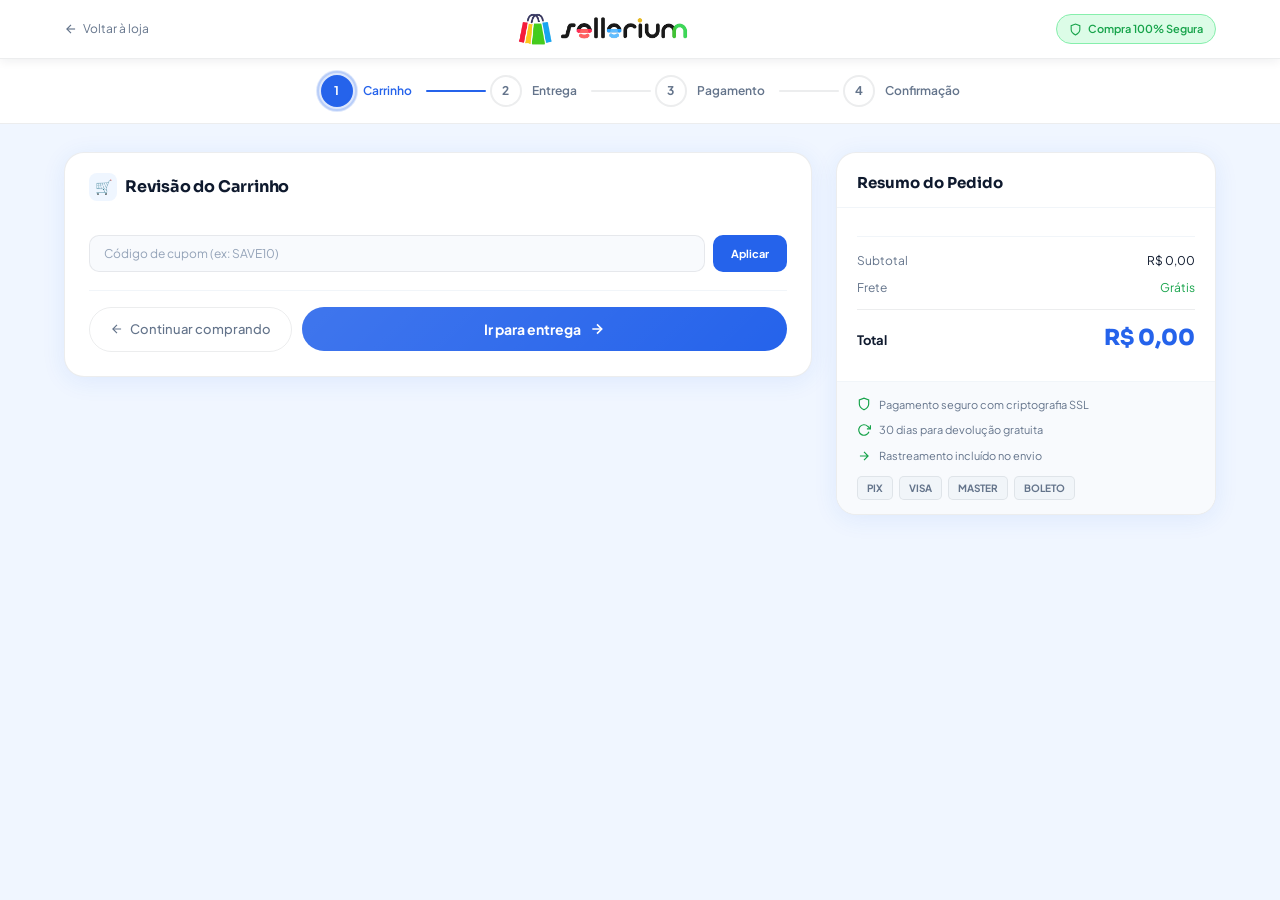
==== checkout/index.html @ 71b014ec "Update index.html" ====
<!DOCTYPE html>
<html lang="pt-BR">
<head>
<meta charset="UTF-8">
<meta name="viewport" content="width=device-width, initial-scale=1.0">
<title>Sellerium | Finalizar Pedido</title>

<link rel="stylesheet" href="styles.css">
<link rel="preconnect" href="https://fonts.googleapis.com">
<link rel="icon" type="image/png" href="../images/favicon.png">
<link href="https://fonts.googleapis.com/css2?family=Sora:wght@300;400;500;600;700;800&family=Plus+Jakarta+Sans:wght@300;400;500;600;700&family=JetBrains+Mono:wght@400;600&display=swap" rel="stylesheet">

</head>
<body>

<div class="toast-wrap">
  <div class="toast" id="toast"><div class="t-ico ok" id="tIco">✓</div><span id="tMsg">OK</span></div>
</div>

<!-- ── HEADER ──────────────────────────────────────────── -->
<header class="hdr">
  <div class="hdr-in">
    <a href="../" class="back-link">
      <svg viewBox="0 0 24 24"><line x1="19" y1="12" x2="5" y2="12"/><polyline points="12,19 5,12 12,5"/></svg>
      Voltar à loja
    </a>
    <div class="logo">
      <img src="../images/mainlogo.png" style="width: 200px; height: auto; display: block;" alt="Sellerium"/>
    </div>
    <div class="secure-badge">
      <svg style="width:13px;height:13px;fill:none;stroke:currentColor;stroke-width:2" viewBox="0 0 24 24"><path d="M12 22s8-4 8-10V5l-8-3-8 3v7c0 6 8 10 8 10z"/></svg>
      Compra 100% Segura
    </div>
  </div>
</header>

<!-- ── STEP BAR ─────────────────────────────────────────── -->
<div class="steps-bar">
  <div class="steps-in">
    <div class="step-item active" id="s1"><div class="step-dot">1</div><div class="step-lbl">Carrinho</div></div>
    <div class="step-item" id="s2"><div class="step-dot">2</div><div class="step-lbl">Entrega</div></div>
    <div class="step-item" id="s3"><div class="step-dot">3</div><div class="step-lbl">Pagamento</div></div>
    <div class="step-item" id="s4"><div class="step-dot">4</div><div class="step-lbl">Confirmação</div></div>
  </div>
</div>

<!-- ── MAIN LAYOUT ──────────────────────────────────────── -->
<div class="checkout-wrap">

  <!-- ── FORM COLUMN ─────────────────────────────────────── -->
  <div class="form-col" id="formCol">

    <!-- ════ STEP 1: CART ════ -->
    <div id="step1" class="panel-card">
      <div class="panel-hd"><h3><div class="ico">🛒</div>Revisão do Carrinho</h3></div>
      <div class="panel-body">
        <div class="cart-list" id="cartList"></div>
        <div class="coupon-row">
          <input class="ci-inp" id="couponInp" type="text" placeholder="Código de cupom (ex: SAVE10)">
          <button class="btn-apply" onclick="applyCoupon()">Aplicar</button>
        </div>
        <div class="coupon-feedback" id="couponFb"></div>
        <div class="form-actions" style="margin-top:18px">
          <a href="dropshop-store.html" class="btn-back"><svg viewBox="0 0 24 24"><line x1="19" y1="12" x2="5" y2="12"/><polyline points="12,19 5,12 12,5"/></svg>Continuar comprando</a>
          <button class="btn-next" onclick="goStep(2)">Ir para entrega <svg viewBox="0 0 24 24"><line x1="5" y1="12" x2="19" y2="12"/><polyline points="12,5 19,12 12,19"/></svg></button>
        </div>
      </div>
    </div>

    <!-- ════ STEP 2: DELIVERY ════ -->
    <div id="step2" class="panel-card" style="display:none">
      <div class="panel-hd"><h3><div class="ico">📍</div>Endereço de Entrega</h3></div>
      <div class="panel-body">
        <div class="addr-cards">
          <div class="addr-opt on" onclick="selAddr(this)">
            <div class="addr-label">🏠 Casa — Principal</div>
            <div class="addr-name">Ana Carolina</div>
            <div class="addr-street">Rua das Flores, 142, Apto 51<br>Vila Madalena · SP · CEP 05433-000</div>
          </div>
          <div class="addr-opt" onclick="selAddr(this)">
            <div class="addr-label">💼 Trabalho</div>
            <div class="addr-name">Ana Carolina</div>
            <div class="addr-street">Av. Paulista, 1000, 5º andar<br>Bela Vista · SP · CEP 01310-100</div>
          </div>
        </div>
        <div class="add-new-toggle" onclick="toggleNewAddr()">
          <svg viewBox="0 0 24 24"><circle cx="12" cy="12" r="10"/><line x1="12" y1="8" x2="12" y2="16"/><line x1="8" y1="12" x2="16" y2="12"/></svg>
          Usar um novo endereço
        </div>
        <div class="new-addr-form" id="newAddrForm">
          <div class="fgrid">
            <div class="fgrp span2"><label>CEP</label>
              <div style="display:flex;gap:8px">
                <input class="finput" id="cepInp" type="text" placeholder="00000-000" oninput="maskCEP(this)" maxlength="9">
                <button style="background:var(--blue);color:#fff;padding:10px 16px;border-radius:var(--r);font-size:12px;font-weight:700;white-space:nowrap" onclick="searchCEP()">Buscar CEP</button>
              </div>
            </div>
            <div class="fgrp span2"><label>Rua / Logradouro</label><input class="finput" id="streetInp" placeholder="Ex: Rua das Flores"></div>
            <div class="fgrp"><label>Número</label><input class="finput" id="numInp" placeholder="Ex: 142"></div>
            <div class="fgrp"><label>Complemento</label><input class="finput" placeholder="Apto, sala..."></div>
            <div class="fgrp"><label>Bairro</label><input class="finput" id="neighInp" placeholder="Seu bairro"></div>
            <div class="fgrp"><label>Cidade</label><input class="finput" id="cityInp" placeholder="Sua cidade"></div>
            <div class="fgrp"><label>Estado</label>
              <select class="fselect" id="stateInp">
                <option>Selecione...</option>
                <option>AC</option><option>AL</option><option>AP</option><option>AM</option><option>BA</option>
                <option>CE</option><option>DF</option><option>ES</option><option>GO</option><option>MA</option>
                <option>MT</option><option>MS</option><option>MG</option><option>PA</option><option>PB</option>
                <option>PR</option><option>PE</option><option>PI</option><option>RJ</option><option>RN</option>
                <option>RS</option><option>RO</option><option>RR</option><option>SC</option><option selected>SP</option>
                <option>SE</option><option>TO</option>
              </select>
            </div>
            <div class="fgrp"><label>Destinatário</label><input class="finput" placeholder="Nome completo" value="Ana Carolina"></div>
          </div>
        </div>
        <!-- shipping -->
        <div style="margin-top:20px">
          <div style="font-size:11px;font-weight:700;text-transform:uppercase;letter-spacing:1px;color:var(--muted);margin-bottom:10px">Opção de Envio</div>
          <div class="ship-opts">
            <div class="ship-opt on" onclick="selShip(this,0)">
              <div class="ship-radio"></div>
              <div class="ship-ico">🎁</div>
              <div class="ship-info"><div class="ship-name">Frete Grátis</div><div class="ship-detail">Entrega em 10–15 dias úteis · PAC</div></div>
              <div class="ship-price ship-free">Grátis</div>
            </div>
            <div class="ship-opt" onclick="selShip(this,15.9)">
              <div class="ship-radio"></div>
              <div class="ship-ico">📦</div>
              <div class="ship-info"><div class="ship-name">PAC Econômico</div><div class="ship-detail">Entrega em 7–10 dias úteis</div></div>
              <div class="ship-price">R$ 15,90</div>
            </div>
            <div class="ship-opt" onclick="selShip(this,29.9)">
              <div class="ship-radio"></div>
              <div class="ship-ico">⚡</div>
              <div class="ship-info"><div class="ship-name">SEDEX Express</div><div class="ship-detail">Entrega em 2–4 dias úteis</div></div>
              <div class="ship-price">R$ 29,90</div>
            </div>
          </div>
        </div>
        <div class="form-actions">
          <button class="btn-back" onclick="goStep(1)"><svg viewBox="0 0 24 24"><line x1="19" y1="12" x2="5" y2="12"/><polyline points="12,19 5,12 12,5"/></svg>Voltar</button>
          <button class="btn-next" onclick="goStep(3)">Ir para pagamento <svg viewBox="0 0 24 24"><line x1="5" y1="12" x2="19" y2="12"/><polyline points="12,5 19,12 12,19"/></svg></button>
        </div>
      </div>
    </div>

    <!-- ════ STEP 3: PAYMENT ════ -->
    <div id="step3" class="panel-card" style="display:none">
      <div class="panel-hd"><h3><div class="ico">💳</div>Forma de Pagamento</h3></div>
      <div class="panel-body">
        <div class="pay-tabs">
          <div class="pay-tab on" onclick="selPayTab(this,'pix')"><span class="pay-tab-ico">📱</span><div class="pay-tab-lbl">PIX</div></div>
          <div class="pay-tab" onclick="selPayTab(this,'card')"><span class="pay-tab-ico">💳</span><div class="pay-tab-lbl">Cartão</div></div>
          <div class="pay-tab" onclick="selPayTab(this,'boleto')"><span class="pay-tab-ico">📄</span><div class="pay-tab-lbl">Boleto</div></div>
        </div>

        <!-- PIX -->
        <div class="pay-panel on" id="pp-pix">
          <div class="pix-wrap">
            <div style="background:#dcfce7;border:1px solid #86efac;border-radius:100px;padding:5px 14px;font-size:11px;font-weight:700;color:var(--green)">✓ 5% de desconto no PIX!</div>
            <div class="pix-qr" id="pixQR">
              <div class="qr-inner" id="qrGrid"></div>
            </div>
            <div class="pix-timer">⏱ Válido por <span class="timer-countdown" id="pixTimer">29:59</span></div>
            <div class="pix-key-box">
              <div>
                <div style="font-size:9px;font-weight:700;text-transform:uppercase;letter-spacing:.8px;color:var(--muted);margin-bottom:3px">Chave PIX aleatória</div>
                <div class="pix-key-val">00020126580014br.gov.bcb.pix...</div>
              </div>
              <button class="btn-copy" id="copyPixBtn" onclick="copyPIX()">📋 Copiar</button>
            </div>
            <div class="pix-steps">
              <div class="pix-step"><div class="pix-step-n">1</div><span>Abra o app do seu banco e escolha pagar com <strong>PIX</strong></span></div>
              <div class="pix-step"><div class="pix-step-n">2</div><span>Escaneie o <strong>QR Code</strong> ao lado ou copie e cole a chave</span></div>
              <div class="pix-step"><div class="pix-step-n">3</div><span>Confirme o pagamento — a aprovação é <strong>instantânea!</strong></span></div>
            </div>
          </div>
        </div>

        <!-- CARD -->
        <div class="pay-panel" id="pp-card">
          <!-- 3D card preview -->
          <div class="card-scene" id="cardScene" onclick="toggleCardFlip()" title="Clique para virar">
            <div class="card-3d" id="card3d">
              <!-- front -->
              <div class="card-face card-front">
                <div class="chip-row"><div class="card-chip"></div><div class="card-wifi">))))</div></div>
                <div class="card-number" id="cardNumDisp">•••• •••• •••• ••••</div>
                <div class="card-row">
                  <div><div class="card-label">Titular</div><div class="card-value" id="cardNameDisp">SEU NOME</div></div>
                  <div><div class="card-label">Validade</div><div class="card-value" id="cardExpDisp">MM/AA</div></div>
                  <div class="card-brand" id="cardBrandDisp">VISA</div>
                </div>
              </div>
              <!-- back -->
              <div class="card-face card-back">
                <div class="card-back-stripe"></div>
                <div class="card-cvv-row">
                  <div class="card-sig"><div class="card-sig-lines"><div class="card-sig-line"></div><div class="card-sig-line"></div><div class="card-sig-line"></div></div></div>
                  <div>
                    <div class="cvv-label">CVV</div>
                    <div class="cvv-field" id="cvvDisp">•••</div>
                  </div>
                </div>
                <div style="margin-top:auto;text-align:right"><div class="card-label">Número do cartão</div><div class="card-value" id="cardNumBack">•••• •••• •••• ••••</div></div>
              </div>
            </div>
          </div>
          <p style="font-size:11px;color:var(--light);text-align:center;margin-bottom:16px">Clique no cartão para visualizar o verso</p>

          <div class="card-brand-icons">
            <div class="brand-ico on" id="bi-visa">VISA</div>
            <div class="brand-ico" id="bi-master">MC</div>
            <div class="brand-ico" id="bi-amex">AMEX</div>
            <div class="brand-ico" id="bi-elo">ELO</div>
          </div>

          <div class="card-form-fields">
            <div class="fgrp">
              <label>Número do Cartão</label>
              <input class="finput" id="cardNum" type="text" placeholder="0000 0000 0000 0000" maxlength="19" oninput="onCardNum(this)">
            </div>
            <div class="fgrp">
              <label>Nome do Titular</label>
              <input class="finput" id="cardName" type="text" placeholder="Como está no cartão" oninput="onCardName(this)" style="text-transform:uppercase">
            </div>
            <div class="card-row-fields">
              <div class="fgrp">
                <label>Validade</label>
                <input class="finput" id="cardExp" type="text" placeholder="MM/AA" maxlength="5" oninput="onCardExp(this)">
              </div>
              <div class="fgrp">
                <label>CVV</label>
                <input class="finput" id="cardCvv" type="text" placeholder="•••" maxlength="4" onfocus="flipCard(true)" onblur="flipCard(false)" oninput="onCvv(this)">
              </div>
            </div>
          </div>

          <div style="margin-top:16px">
            <div style="font-size:11px;font-weight:700;text-transform:uppercase;letter-spacing:.8px;color:var(--muted);margin-bottom:10px">Parcelamento</div>
            <div class="install-opts" id="installOpts"></div>
          </div>
        </div>

        <!-- BOLETO -->
        <div class="pay-panel" id="pp-boleto">
          <div class="boleto-wrap">
            <div class="boleto-barcode">
              <div class="barcode-stripes" id="barcodeStripes"></div>
              <div class="boleto-code" id="boletoCode">1234.56789 01234.567890 12345.678901 1 00000001</div>
              <button class="btn-copy" onclick="copyBoleto()" style="margin:0 auto">📋 Copiar código</button>
            </div>
            <div class="boleto-info">
              ⚠️ <strong>Atenção:</strong> O boleto será gerado após a confirmação e vence em <strong>3 dias úteis</strong>. O pedido só será processado após o pagamento ser compensado (1-2 dias úteis).
            </div>
            <div class="boleto-due">
              <div><div style="font-size:10px;color:var(--muted)">Vencimento</div><strong>15 de Janeiro, 2025</strong></div>
              <div><div style="font-size:10px;color:var(--muted)">Valor</div><strong style="color:var(--blue)" id="boletoVal">R$ 0,00</strong></div>
            </div>
          </div>
        </div>

        <div class="pay-note">
          <svg viewBox="0 0 24 24"><path d="M12 22s8-4 8-10V5l-8-3-8 3v7c0 6 8 10 8 10z"/></svg>
          Pagamento processado com segurança SSL 256-bit
        </div>
        <div class="form-actions">
          <button class="btn-back" onclick="goStep(2)"><svg viewBox="0 0 24 24"><line x1="19" y1="12" x2="5" y2="12"/><polyline points="12,19 5,12 12,5"/></svg>Voltar</button>
          <button class="btn-next" id="payBtn" onclick="placeOrder()">Confirmar pedido <svg viewBox="0 0 24 24"><line x1="5" y1="12" x2="19" y2="12"/><polyline points="12,5 19,12 12,19"/></svg></button>
        </div>
      </div>
    </div>

    <!-- ════ STEP 4: CONFIRM ════ -->
    <div id="step4" class="panel-card" style="display:none">
      <div class="confirm-wrap">
        <div class="confirm-anim">
          <div class="confetti" id="confetti"></div>
          <div class="confirm-circle">🎉</div>
        </div>
        <div class="confirm-title">Pedido Confirmado!</div>
        <div class="confirm-sub">Seu pedido foi recebido e está sendo processado. Você receberá atualizações por e-mail e SMS.</div>
        <div class="order-code-box">
          <div class="order-code-lbl">Número do Pedido</div>
          <div class="order-code" id="orderCode">DS-2025-0000</div>
        </div>
        <div class="order-timeline">
          <div class="otl-title">Previsão de Entrega</div>
          <div class="otl-steps">
            <div class="otl-step done"><div class="otl-dot">✓</div><div class="otl-lbl">Pagamento</div><div class="otl-date">Hoje</div></div>
            <div class="otl-step curr"><div class="otl-dot">📦</div><div class="otl-lbl">Preparando</div><div class="otl-date">Amanhã</div></div>
            <div class="otl-step"><div class="otl-dot">🚚</div><div class="otl-lbl">Em trânsito</div><div class="otl-date" id="otlTransit">—</div></div>
            <div class="otl-step"><div class="otl-dot">🏠</div><div class="otl-lbl">Entregue</div><div class="otl-date" id="otlDelivery">—</div></div>
          </div>
        </div>
        <div class="confirm-btns">
          <a href="dropshop-profile.html" class="btn-track">📦 Acompanhar Pedido</a>
          <a href="dropshop-store.html" class="btn-store">🛍️ Continuar Comprando</a>
        </div>
      </div>
    </div>

  </div><!-- /form-col -->

  <!-- ── SUMMARY COLUMN ──────────────────────────────────── -->
  <aside class="summary-col">
    <div class="sum-card">
      <div class="sum-hd"><h3>Resumo do Pedido <span id="sumCount"></span></h3></div>
      <div class="sum-items" id="sumItems"></div>
      <hr class="sum-divider">
      <div class="sum-totals">
        <div class="tot-row"><span class="lbl">Subtotal</span><span id="sumSub">R$ 0,00</span></div>
        <div class="tot-row" id="discRow" style="display:none"><span class="lbl">Desconto <span class="disc-tag" id="discTag"></span></span><span id="sumDisc" style="color:var(--green)"></span></div>
        <div class="tot-row"><span class="lbl">Frete</span><span id="sumShip" style="color:var(--green)">Grátis</span></div>
        <div class="tot-row" id="pixDiscRow" style="display:none"><span class="lbl">Desc. PIX (5%)</span><span id="sumPixDisc" style="color:var(--green)"></span></div>
        <div class="tot-main"><span class="lbl">Total</span><span class="val" id="sumTotal">R$ 0,00</span></div>
        <div class="install-note" id="installNote"></div>
      </div>
      <div class="sum-footer">
        <div class="trust-row"><svg viewBox="0 0 24 24"><path d="M12 22s8-4 8-10V5l-8-3-8 3v7c0 6 8 10 8 10z"/></svg>Pagamento seguro com criptografia SSL</div>
        <div class="trust-row"><svg viewBox="0 0 24 24"><polyline points="23 4 23 10 17 10"/><path d="M20.49 15a9 9 0 1 1-2.12-9.36L23 10"/></svg>30 dias para devolução gratuita</div>
        <div class="trust-row"><svg viewBox="0 0 24 24"><path d="M5 12h14M12 5l7 7-7 7"/></svg>Rastreamento incluído no envio</div>
        <div style="display:flex;gap:6px;margin-top:4px">
          <div style="background:#f1f5f9;border:1px solid var(--border2);border-radius:5px;padding:3px 9px;font-size:10px;font-weight:700;color:var(--muted)">PIX</div>
          <div style="background:#f1f5f9;border:1px solid var(--border2);border-radius:5px;padding:3px 9px;font-size:10px;font-weight:700;color:var(--muted)">VISA</div>
          <div style="background:#f1f5f9;border:1px solid var(--border2);border-radius:5px;padding:3px 9px;font-size:10px;font-weight:700;color:var(--muted)">MASTER</div>
          <div style="background:#f1f5f9;border:1px solid var(--border2);border-radius:5px;padding:3px 9px;font-size:10px;font-weight:700;color:var(--muted)">BOLETO</div>
        </div>
      </div>
    </div>
  </aside>

</div><!-- /checkout-wrap -->

<script src="script.js"></script>
</body>
</html>
---- checkout/styles.css ----
/* ── RESET ─────────────────────────────────────────────── */
*,*::before,*::after{box-sizing:border-box;margin:0;padding:0}
html{scroll-behavior:smooth}
body{font-family:'Plus Jakarta Sans',sans-serif;background:#f0f6ff;color:#0f1a2e;font-size:14px;line-height:1.6;min-height:100vh}
a{color:inherit;text-decoration:none}
button{cursor:pointer;border:none;background:none;font-family:inherit;color:inherit}
input,select,textarea{font-family:inherit}
::-webkit-scrollbar{width:5px}
::-webkit-scrollbar-thumb{background:#93c5fd;border-radius:3px}

/* ── CSS VARS ──────────────────────────────────────────── */
:root{
  --blue:#2563eb;--blue2:#1d4ed8;--blueL:#3b82f6;
  --blueDim:#eff6ff;--blueSoft:#dbeafe;
  --text:#0f1a2e;--muted:#64748b;--light:#94a3b8;
  --bg:#f0f6ff;--bg2:#fff;--bg3:#f8fafd;
  --border:rgba(37,99,235,.15);--border2:rgba(15,26,46,.08);
  --green:#16a34a;--red:#ef4444;--orange:#f97316;--yellow:#eab308;
  --r:10px;--rl:16px;--rxl:20px;
  --sh:0 4px 24px rgba(37,99,235,.09);
  --sh2:0 2px 10px rgba(15,26,46,.07);
}

/* ── HEADER ────────────────────────────────────────────── */
.hdr{background:#fff;border-bottom:1px solid var(--border2);position:sticky;top:0;z-index:200;box-shadow:var(--sh2)}
.hdr-in{max-width:1200px;margin:0 auto;padding:0 24px;display:flex;align-items:center;justify-content:space-between;height:58px}
.logo{font-family:'Sora',sans-serif;font-size:20px;font-weight:800;color:var(--blue);letter-spacing:-.4px}
.logo span{font-weight:300;color:var(--text);opacity:.7}
.secure-badge{display:flex;align-items:center;gap:6px;font-size:11px;font-weight:600;color:var(--green);background:#dcfce7;padding:5px 12px;border-radius:100px;border:1px solid #86efac}
.back-link{font-size:12px;color:var(--muted);display:flex;align-items:center;gap:5px;transition:.2s}
.back-link:hover{color:var(--blue)}
.back-link svg{width:14px;height:14px;fill:none;stroke:currentColor;stroke-width:2}

/* ── STEPS BAR ─────────────────────────────────────────── */
.steps-bar{background:#fff;border-bottom:1px solid var(--border2);padding:16px 0}
.steps-in{max-width:1200px;margin:0 auto;padding:0 24px;display:flex;align-items:center;justify-content:center}
.step-item{display:flex;align-items:center;gap:10px}
.step-item:not(:last-child)::after{content:'';display:block;width:60px;height:2px;background:var(--border2);margin:0 4px;border-radius:1px;transition:.4s}
.step-item.done:not(:last-child)::after,.step-item.active:not(:last-child)::after{background:var(--blue)}
.step-dot{width:32px;height:32px;border-radius:50%;display:flex;align-items:center;justify-content:center;font-size:12px;font-weight:700;border:2px solid var(--border2);background:#fff;color:var(--muted);transition:all .3s;flex-shrink:0;position:relative}
.step-item.done .step-dot{background:var(--green);border-color:var(--green);color:#fff}
.step-item.active .step-dot{background:var(--blue);border-color:var(--blue);color:#fff;box-shadow:0 0 0 5px rgba(37,99,235,.15)}
.step-item.active .step-dot::after{content:'';position:absolute;inset:-6px;border-radius:50%;border:2px solid rgba(37,99,235,.2);animation:stepPulse 1.4s ease-in-out infinite}
@keyframes stepPulse{0%,100%{transform:scale(1);opacity:.5}50%{transform:scale(1.1);opacity:0}}
.step-lbl{font-size:12px;font-weight:600;color:var(--muted);white-space:nowrap;transition:.3s}
.step-item.active .step-lbl{color:var(--blue)}
.step-item.done .step-lbl{color:var(--green)}
@media(max-width:640px){.step-lbl{display:none}.step-item:not(:last-child)::after{width:32px}}

/* ── LAYOUT ────────────────────────────────────────────── */
.checkout-wrap{max-width:1200px;margin:0 auto;padding:28px 24px 60px;display:grid;grid-template-columns:1fr 380px;gap:24px;align-items:start}

/* ── PANEL ─────────────────────────────────────────────── */
.form-col{display:flex;flex-direction:column;gap:16px}
.panel-card{background:#fff;border-radius:var(--rxl);border:1px solid var(--border2);box-shadow:var(--sh);overflow:hidden;animation:panelIn .3s ease both}
@keyframes panelIn{from{opacity:0;transform:translateY(12px)}to{opacity:1;transform:translateY(0)}}
.panel-hd{padding:20px 24px 0;display:flex;align-items:center;justify-content:space-between}
.panel-hd h3{font-family:'Sora',sans-serif;font-size:16px;font-weight:700;letter-spacing:-.2px;display:flex;align-items:center;gap:8px}
.panel-hd h3 .ico{width:28px;height:28px;border-radius:8px;background:var(--blueDim);display:flex;align-items:center;justify-content:center;font-size:14px}
.panel-body{padding:20px 24px 24px}

/* ── CART ITEMS ────────────────────────────────────────── */
.cart-list{display:flex;flex-direction:column;gap:10px}
.ci{display:flex;align-items:center;gap:14px;padding:14px;background:var(--bg3);border:1.5px solid var(--border2);border-radius:var(--rl);transition:.2s}
.ci:hover{border-color:var(--border);background:#fff}
.ci-em{width:56px;height:56px;border-radius:10px;background:var(--blueDim);display:flex;align-items:center;justify-content:center;font-size:28px;flex-shrink:0;border:1px solid var(--border)}
.ci-name{font-size:13px;font-weight:600;margin-bottom:2px;flex:1}
.ci-meta{font-size:11px;color:var(--muted)}
.ci-price{font-family:'Sora',sans-serif;font-size:16px;font-weight:700;color:var(--blue);white-space:nowrap}
.qty-ctrl{display:flex;align-items:center;gap:6px;margin-top:6px}
.qbtn{width:24px;height:24px;border-radius:6px;border:1.5px solid var(--border2);display:flex;align-items:center;justify-content:center;font-size:13px;font-weight:700;transition:.15s;color:var(--muted)}
.qbtn:hover{border-color:var(--blue);color:var(--blue)}
.qn{font-size:12px;font-weight:700;min-width:20px;text-align:center}
.rm-btn{width:28px;height:28px;border-radius:6px;display:flex;align-items:center;justify-content:center;color:var(--light);transition:.18s;flex-shrink:0}
.rm-btn:hover{background:#fee2e2;color:var(--red)}
.rm-btn svg{width:14px;height:14px;fill:none;stroke:currentColor;stroke-width:2}
.coupon-row{display:flex;gap:8px;margin-top:14px}
.ci-inp{flex:1;background:var(--bg3);border:1.5px solid var(--border2);color:var(--text);padding:10px 14px;border-radius:var(--r);font-size:12px;outline:none;transition:.2s;text-transform:uppercase}
.ci-inp:focus{border-color:var(--blue);background:#fff}
.ci-inp::placeholder{text-transform:none;color:var(--light)}
.btn-apply{background:var(--blue);color:#fff;padding:10px 18px;border-radius:var(--r);font-weight:700;font-size:11px;transition:.2s;white-space:nowrap}
.btn-apply:hover{background:var(--blue2)}
.coupon-feedback{margin-top:6px;font-size:11px;font-weight:600;display:none}
.coupon-feedback.ok{color:var(--green);display:block}
.coupon-feedback.err{color:var(--red);display:block}

/* ── ADDRESS ───────────────────────────────────────────── */
.addr-cards{display:grid;grid-template-columns:1fr 1fr;gap:10px;margin-bottom:16px}
.addr-opt{background:var(--bg3);border:2px solid var(--border2);border-radius:var(--rl);padding:14px;cursor:pointer;transition:all .2s;position:relative}
.addr-opt:hover{border-color:var(--border);background:#fff}
.addr-opt.on{border-color:var(--blue);background:var(--blueDim)}
.addr-opt.on::after{content:'✓';position:absolute;top:10px;right:10px;width:20px;height:20px;background:var(--blue);color:#fff;border-radius:50%;font-size:10px;font-weight:700;display:flex;align-items:center;justify-content:center}
.addr-label{font-size:9px;font-weight:700;letter-spacing:1px;text-transform:uppercase;color:var(--blue);margin-bottom:5px}
.addr-name{font-size:12px;font-weight:700;margin-bottom:2px}
.addr-street{font-size:11px;color:var(--muted);line-height:1.5}
.add-new-toggle{display:flex;align-items:center;gap:8px;color:var(--blue);font-size:12px;font-weight:600;padding:10px 0;cursor:pointer;border-top:1px solid var(--border2);margin-top:4px;transition:.2s}
.add-new-toggle:hover{opacity:.75}
.add-new-toggle svg{width:16px;height:16px;fill:none;stroke:currentColor;stroke-width:2.5;flex-shrink:0}
/* new address form */
.new-addr-form{display:none;padding-top:16px;border-top:1px solid var(--border2);margin-top:12px}
.new-addr-form.on{display:block;animation:panelIn .25s ease}
.fgrid{display:grid;grid-template-columns:1fr 1fr;gap:12px}
.fgrp{display:flex;flex-direction:column;gap:4px}
.fgrp.span2{grid-column:1/-1}
.fgrp label{font-size:10px;font-weight:700;color:#374151;letter-spacing:.3px;text-transform:uppercase}
.finput{width:100%;background:var(--bg3);border:1.5px solid var(--border2);color:var(--text);padding:10px 13px;border-radius:var(--r);font-size:13px;outline:none;transition:.2s;font-family:'Plus Jakarta Sans',sans-serif}
.finput:focus{border-color:var(--blue);background:#fff;box-shadow:0 0 0 3px rgba(37,99,235,.08)}
.finput::placeholder{color:var(--light)}
.fselect{width:100%;background:var(--bg3);border:1.5px solid var(--border2);color:var(--text);padding:10px 13px;border-radius:var(--r);font-size:13px;outline:none;transition:.2s;cursor:pointer;appearance:none;background-image:url("data:image/svg+xml,%3Csvg xmlns='http://www.w3.org/2000/svg' width='10' height='6'%3E%3Cpath d='M0 0l5 6 5-6z' fill='%2394a3b8'/%3E%3C/svg%3E");background-repeat:no-repeat;background-position:right 11px center}
.fselect:focus{border-color:var(--blue);background-color:#fff}

/* shipping options */
.ship-opts{display:flex;flex-direction:column;gap:8px;margin-top:16px}
.ship-opt{display:flex;align-items:center;gap:14px;padding:14px 16px;background:var(--bg3);border:2px solid var(--border2);border-radius:var(--rl);cursor:pointer;transition:all .2s}
.ship-opt:hover{border-color:var(--border);background:#fff}
.ship-opt.on{border-color:var(--blue);background:var(--blueDim)}
.ship-radio{width:18px;height:18px;border-radius:50%;border:2px solid var(--border2);display:flex;align-items:center;justify-content:center;flex-shrink:0;transition:.2s}
.ship-opt.on .ship-radio{border-color:var(--blue);background:var(--blue)}
.ship-opt.on .ship-radio::after{content:'';width:7px;height:7px;background:#fff;border-radius:50%}
.ship-ico{font-size:22px;flex-shrink:0}
.ship-info{flex:1}
.ship-name{font-size:13px;font-weight:700;margin-bottom:1px}
.ship-detail{font-size:11px;color:var(--muted)}
.ship-price{font-family:'Sora',sans-serif;font-size:14px;font-weight:700;color:var(--blue);white-space:nowrap}
.ship-free{color:var(--green)}

/* ── PAYMENT ───────────────────────────────────────────── */
.pay-tabs{display:flex;gap:8px;margin-bottom:20px}
.pay-tab{flex:1;padding:12px 10px;border-radius:var(--rl);border:2px solid var(--border2);background:var(--bg3);cursor:pointer;transition:all .22s;text-align:center}
.pay-tab:hover{border-color:var(--border);background:#fff}
.pay-tab.on{border-color:var(--blue);background:var(--blueDim)}
.pay-tab-ico{font-size:22px;display:block;margin-bottom:4px}
.pay-tab-lbl{font-size:11px;font-weight:700;color:var(--muted)}
.pay-tab.on .pay-tab-lbl{color:var(--blue)}
.pay-panel{display:none;animation:panelIn .25s ease both}
.pay-panel.on{display:block}

/* ── CREDIT CARD ─────────────────────────────────────── */
.card-scene{perspective:1200px;width:320px;height:190px;margin:0 auto 24px;cursor:pointer}
.card-3d{width:100%;height:100%;position:relative;transform-style:preserve-3d;transition:transform .65s cubic-bezier(.4,.2,.2,1)}
.card-3d.flipped{transform:rotateY(180deg)}
.card-face{position:absolute;inset:0;border-radius:16px;backface-visibility:hidden;-webkit-backface-visibility:hidden;padding:22px 24px;display:flex;flex-direction:column;box-shadow:0 20px 60px rgba(37,99,235,.3),0 4px 16px rgba(0,0,0,.15)}
.card-front{background:linear-gradient(135deg,#1e3a8a 0%,#2563eb 45%,#3b82f6 70%,#1d4ed8 100%)}
.card-back{background:linear-gradient(135deg,#1e3a8a 0%,#1d4ed8 100%);transform:rotateY(180deg)}
.card-chip{width:38px;height:28px;background:linear-gradient(135deg,#d4a853,#f0c060,#c8923a);border-radius:5px;margin-bottom:auto;box-shadow:0 2px 6px rgba(0,0,0,.2);position:relative;overflow:hidden}
.card-chip::before{content:'';position:absolute;top:50%;left:0;right:0;height:1px;background:rgba(0,0,0,.15)}
.card-chip::after{content:'';position:absolute;left:50%;top:0;bottom:0;width:1px;background:rgba(0,0,0,.15)}
.card-wifi{margin-left:10px;margin-bottom:auto;color:rgba(255,255,255,.4);font-size:22px}
.card-number{font-family:'JetBrains Mono',monospace;font-size:18px;font-weight:600;color:#fff;letter-spacing:3px;margin-bottom:16px;text-shadow:0 1px 3px rgba(0,0,0,.2)}
.card-row{display:flex;justify-content:space-between;align-items:flex-end}
.card-label{font-size:8px;text-transform:uppercase;letter-spacing:1px;color:rgba(255,255,255,.6);margin-bottom:3px}
.card-value{font-size:13px;font-weight:600;color:#fff;font-family:'JetBrains Mono',monospace}
.card-brand{font-family:'Sora',sans-serif;font-size:20px;font-weight:800;color:#fff;text-align:right;opacity:.9}
.card-back-stripe{height:40px;background:rgba(0,0,0,.35);margin:-22px -24px 16px;margin-top:10px}
.card-cvv-row{display:flex;align-items:center;gap:12px;margin-bottom:auto}
.cvv-field{flex:1;background:rgba(255,255,255,.9);border-radius:5px;padding:8px 12px;font-family:'JetBrains Mono',monospace;font-size:14px;font-weight:600;color:#0f1a2e;letter-spacing:4px}
.cvv-label{font-size:10px;color:rgba(255,255,255,.6);text-transform:uppercase;letter-spacing:1px}
.card-sig{background:rgba(255,255,255,.15);height:36px;flex:1;border-radius:4px;display:flex;align-items:center;padding:0 10px}
.card-sig-lines{display:flex;flex-direction:column;gap:4px;flex:1}
.card-sig-line{height:2px;background:rgba(0,0,0,.15);border-radius:1px}
.card-sig-line:nth-child(2){width:70%}
.card-sig-line:nth-child(3){width:50%}
/* card form */
.card-form-fields{display:flex;flex-direction:column;gap:12px}
.card-brand-icons{display:flex;gap:8px;margin-bottom:12px}
.brand-ico{background:var(--bg3);border:1.5px solid var(--border2);border-radius:6px;padding:4px 10px;font-size:11px;font-weight:700;color:var(--light);transition:.2s}
.brand-ico.on{border-color:var(--blue);color:var(--blue);background:var(--blueDim)}
.card-row-fields{display:grid;grid-template-columns:1fr 1fr;gap:12px}
/* installments */
.install-opts{display:grid;grid-template-columns:1fr 1fr 1fr;gap:8px;margin-top:12px}
.inst-btn{background:var(--bg3);border:1.5px solid var(--border2);border-radius:var(--r);padding:10px 8px;text-align:center;cursor:pointer;transition:.2s}
.inst-btn:hover{border-color:var(--border)}
.inst-btn.on{border-color:var(--blue);background:var(--blueDim)}
.inst-n{font-family:'Sora',sans-serif;font-size:16px;font-weight:800;color:var(--blue);display:block;line-height:1}
.inst-val{font-size:10px;color:var(--muted);margin-top:2px}
.inst-badge{font-size:9px;font-weight:700;color:var(--green);background:#dcfce7;padding:1px 5px;border-radius:3px;display:inline-block;margin-top:2px}

/* ── PIX ──────────────────────────────────────────────── */
.pix-wrap{display:flex;flex-direction:column;align-items:center;gap:16px;padding:8px 0}
.pix-qr{width:180px;height:180px;background:#fff;border:2px solid var(--border2);border-radius:12px;display:flex;align-items:center;justify-content:center;position:relative;overflow:hidden;box-shadow:var(--sh2)}
.qr-inner{display:grid;grid-template-columns:repeat(9,16px);grid-template-rows:repeat(9,16px);gap:2px;padding:10px}
.qr-c{border-radius:2px}
.qr-c.b{background:#0f1a2e}
.qr-c.w{background:#fff}
.pix-timer{display:flex;align-items:center;gap:8px;background:#fef9c3;border:1px solid #fde68a;border-radius:100px;padding:6px 14px;font-size:12px;font-weight:700;color:#854d0e}
.timer-countdown{font-family:'JetBrains Mono',monospace;font-size:16px;font-weight:700;color:#b45309}
.pix-key-box{width:100%;background:var(--bg3);border:1.5px dashed var(--border);border-radius:var(--r);padding:12px 14px;display:flex;align-items:center;justify-content:space-between;gap:10px}
.pix-key-val{font-family:'JetBrains Mono',monospace;font-size:12px;color:var(--blue);font-weight:600;overflow:hidden;text-overflow:ellipsis;white-space:nowrap}
.btn-copy{background:var(--blue);color:#fff;padding:7px 14px;border-radius:var(--r);font-size:11px;font-weight:700;transition:.2s;white-space:nowrap;display:flex;align-items:center;gap:5px}
.btn-copy:hover{background:var(--blue2)}
.btn-copy.copied{background:var(--green)}
.pix-steps{display:flex;flex-direction:column;gap:10px;width:100%;margin-top:4px}
.pix-step{display:flex;align-items:flex-start;gap:10px;font-size:12px;color:var(--muted)}
.pix-step-n{width:22px;height:22px;border-radius:50%;background:var(--blueDim);color:var(--blue);font-size:10px;font-weight:700;display:flex;align-items:center;justify-content:center;flex-shrink:0}

/* ── BOLETO ────────────────────────────────────────────── */
.boleto-wrap{display:flex;flex-direction:column;gap:16px;align-items:center;padding:8px 0}
.boleto-barcode{width:100%;background:#fff;border:1.5px solid var(--border2);border-radius:var(--r);padding:18px 20px;text-align:center;box-shadow:var(--sh2)}
.barcode-stripes{display:flex;gap:1px;height:60px;justify-content:center;margin-bottom:12px}
.bs{border-radius:1px;background:#0f1a2e}
.boleto-code{font-family:'JetBrains Mono',monospace;font-size:11px;color:var(--text);word-break:break-all;line-height:1.8;margin-bottom:10px}
.boleto-info{background:#fef9c3;border:1px solid #fde68a;border-radius:var(--r);padding:12px 14px;font-size:11px;color:#854d0e;line-height:1.6;width:100%}
.boleto-due{background:var(--bg3);border:1px solid var(--border2);border-radius:var(--r);padding:12px 14px;font-size:12px;width:100%;display:flex;justify-content:space-between;align-items:center}
.boleto-due strong{font-weight:700}

/* ── FORM ACTIONS ──────────────────────────────────────── */
.form-actions{display:flex;gap:10px;align-items:center;padding-top:16px;border-top:1px solid #f1f5f9;margin-top:4px}
.btn-back{border:1.5px solid var(--border2);color:var(--muted);padding:11px 20px;border-radius:100px;font-size:13px;font-weight:500;transition:.2s;display:flex;align-items:center;gap:6px}
.btn-back:hover{border-color:var(--border);color:var(--text)}
.btn-back svg{width:14px;height:14px;fill:none;stroke:currentColor;stroke-width:2}
.btn-next{flex:1;background:var(--blue);color:#fff;padding:13px;border-radius:100px;font-weight:700;font-size:14px;display:flex;align-items:center;justify-content:center;gap:8px;transition:all .2s;position:relative;overflow:hidden}
.btn-next::before{content:'';position:absolute;inset:0;background:linear-gradient(135deg,rgba(255,255,255,.12),transparent);pointer-events:none}
.btn-next:hover{background:var(--blue2);transform:translateY(-1px);box-shadow:0 8px 24px rgba(37,99,235,.3)}
.btn-next:active{transform:translateY(0)}
.btn-next svg{width:16px;height:16px;fill:none;stroke:#fff;stroke-width:2.5;transition:transform .2s}
.btn-next:hover svg{transform:translateX(3px)}
.btn-next.loading{pointer-events:none;background:var(--blue2)}
.btn-next.loading::after{content:'';width:18px;height:18px;border:2px solid rgba(255,255,255,.3);border-top-color:#fff;border-radius:50%;animation:spin .7s linear infinite}
@keyframes spin{to{transform:rotate(360deg)}}

/* ── ORDER SUMMARY ─────────────────────────────────────── */
.summary-col{position:sticky;top:80px;display:flex;flex-direction:column;gap:14px}
.sum-card{background:#fff;border-radius:var(--rxl);border:1px solid var(--border2);box-shadow:var(--sh);overflow:hidden}
.sum-hd{padding:18px 20px 12px;border-bottom:1px solid #f1f5f9}
.sum-hd h3{font-family:'Sora',sans-serif;font-size:15px;font-weight:700;display:flex;align-items:center;justify-content:space-between}
.sum-hd h3 span{font-size:12px;font-weight:400;color:var(--muted)}
.sum-items{padding:14px 20px;display:flex;flex-direction:column;gap:10px;max-height:240px;overflow-y:auto}
.sum-item{display:flex;align-items:center;gap:10px}
.sum-item-em{width:42px;height:42px;border-radius:8px;background:var(--blueDim);display:flex;align-items:center;justify-content:center;font-size:20px;flex-shrink:0;border:1px solid var(--border);position:relative}
.sum-item-qty{position:absolute;top:-5px;right:-5px;width:17px;height:17px;background:var(--blue);color:#fff;border-radius:50%;font-size:9px;font-weight:700;display:flex;align-items:center;justify-content:center;border:1.5px solid #fff}
.sum-item-name{font-size:12px;font-weight:600;flex:1;line-height:1.3}
.sum-item-cat{font-size:10px;color:var(--muted)}
.sum-item-price{font-family:'Sora',sans-serif;font-size:13px;font-weight:700;color:var(--blue);white-space:nowrap}
.sum-divider{border:none;border-top:1px solid #f1f5f9;margin:0 20px}
.sum-totals{padding:14px 20px;display:flex;flex-direction:column;gap:8px}
.tot-row{display:flex;justify-content:space-between;font-size:12px;align-items:center}
.tot-row .lbl{color:var(--muted)}
.disc-tag{font-size:9px;font-weight:700;background:#dcfce7;color:var(--green);padding:2px 6px;border-radius:4px;margin-left:5px}
.tot-main{padding-top:10px;border-top:1.5px solid var(--border2);margin-top:4px;display:flex;justify-content:space-between;align-items:baseline}
.tot-main .lbl{font-size:13px;font-weight:700}
.tot-main .val{font-family:'Sora',sans-serif;font-size:22px;font-weight:800;color:var(--blue)}
.install-note{font-size:11px;color:var(--muted);text-align:right;margin-top:3px}
.sum-footer{padding:14px 20px;background:var(--bg3);border-top:1px solid #f1f5f9;display:flex;flex-direction:column;gap:8px}
.trust-row{display:flex;align-items:center;gap:8px;font-size:11px;color:var(--muted)}
.trust-row svg{width:14px;height:14px;fill:none;stroke:var(--green);stroke-width:2;flex-shrink:0}

/* ── CONFIRMATION ──────────────────────────────────────── */
.confirm-wrap{display:flex;flex-direction:column;align-items:center;padding:36px 24px;text-align:center;gap:0}
.confirm-anim{position:relative;width:100px;height:100px;margin-bottom:20px}
.confirm-circle{width:100px;height:100px;border-radius:50%;background:linear-gradient(135deg,#dcfce7,#bbf7d0);border:3px solid #86efac;display:flex;align-items:center;justify-content:center;font-size:44px;animation:confirmPop .6s cubic-bezier(.34,1.56,.64,1) both .1s;box-shadow:0 0 0 0 rgba(22,163,74,.4)}
@keyframes confirmPop{from{transform:scale(0);opacity:0}to{transform:scale(1);opacity:1}}
.confetti{position:absolute;inset:0;pointer-events:none}
.cf{position:absolute;width:8px;height:8px;border-radius:2px;animation:cfFall .8s ease both}
@keyframes cfFall{from{opacity:1;transform:scale(1) translate(0,0) rotate(0)}to{opacity:0;transform:scale(.5) translate(var(--tx),var(--ty)) rotate(var(--r))}}
.confirm-title{font-family:'Sora',sans-serif;font-size:26px;font-weight:800;color:var(--green);margin-bottom:8px;letter-spacing:-.4px}
.confirm-sub{font-size:14px;color:var(--muted);margin-bottom:24px;line-height:1.7;max-width:380px}
.order-code-box{background:var(--blueDim);border:1.5px dashed var(--border);border-radius:var(--rl);padding:16px 28px;margin-bottom:20px;text-align:center}
.order-code-lbl{font-size:10px;text-transform:uppercase;letter-spacing:1px;color:var(--muted);margin-bottom:6px;font-weight:600}
.order-code{font-family:'JetBrains Mono',monospace;font-size:22px;font-weight:700;color:var(--blue);letter-spacing:3px}
.order-timeline{width:100%;background:var(--bg3);border:1px solid var(--border2);border-radius:var(--rl);padding:16px 20px;margin-bottom:24px;text-align:left}
.otl-title{font-size:11px;font-weight:700;text-transform:uppercase;letter-spacing:1px;color:var(--muted);margin-bottom:14px}
.otl-steps{display:flex;gap:0;position:relative}
.otl-steps::before{content:'';position:absolute;top:14px;left:14px;right:14px;height:2px;background:var(--blueDim)}
.otl-step{display:flex;flex-direction:column;align-items:center;flex:1;gap:6px}
.otl-dot{width:28px;height:28px;border-radius:50%;background:#fff;border:2px solid var(--border2);display:flex;align-items:center;justify-content:center;font-size:12px;z-index:1}
.otl-step.done .otl-dot{background:var(--green);border-color:var(--green);color:#fff;font-size:10px}
.otl-step.curr .otl-dot{background:var(--blueDim);border-color:var(--blue);font-size:12px}
.otl-lbl{font-size:10px;font-weight:600;color:var(--muted);text-align:center;line-height:1.3}
.otl-step.done .otl-lbl,.otl-step.curr .otl-lbl{color:var(--blue)}
.otl-date{font-size:9px;color:var(--light);text-align:center}
.confirm-btns{display:flex;gap:10px;flex-wrap:wrap;justify-content:center}
.btn-track{background:var(--blue);color:#fff;padding:12px 26px;border-radius:100px;font-weight:700;font-size:13px;display:inline-flex;align-items:center;gap:7px;transition:.2s}
.btn-track:hover{background:var(--blue2);transform:translateY(-1px)}
.btn-store{background:#fff;color:var(--blue);border:1.5px solid var(--border);padding:12px 26px;border-radius:100px;font-weight:600;font-size:13px;display:inline-flex;align-items:center;gap:7px;transition:.2s}
.btn-store:hover{background:var(--blueDim);border-color:var(--blue)}

/* ── TOAST ─────────────────────────────────────────────── */
.toast-wrap{position:fixed;top:16px;right:20px;z-index:999;display:flex;flex-direction:column;gap:8px}
.toast{background:#0f1a2e;color:#fff;padding:11px 18px;border-radius:12px;font-size:12px;font-weight:500;display:flex;align-items:center;gap:8px;opacity:0;transform:translateX(24px);transition:all .3s cubic-bezier(.4,0,.2,1);white-space:nowrap;box-shadow:0 8px 24px rgba(15,26,46,.2);pointer-events:none}
.toast.on{opacity:1;transform:translateX(0)}
.t-ico{width:17px;height:17px;border-radius:50%;display:flex;align-items:center;justify-content:center;font-size:9px;font-weight:700;flex-shrink:0}
.ok{background:var(--green)}
.inf{background:var(--blue)}
.err-t{background:var(--red)}

/* ── MISC ──────────────────────────────────────────────── */
.chip-row{display:flex;align-items:center}
.empty-summary{padding:20px;text-align:center;color:var(--muted);font-size:12px}
.pay-note{font-size:11px;color:var(--muted);text-align:center;margin-top:12px;display:flex;align-items:center;justify-content:center;gap:5px}
.pay-note svg{width:13px;height:13px;fill:none;stroke:var(--green);stroke-width:2}
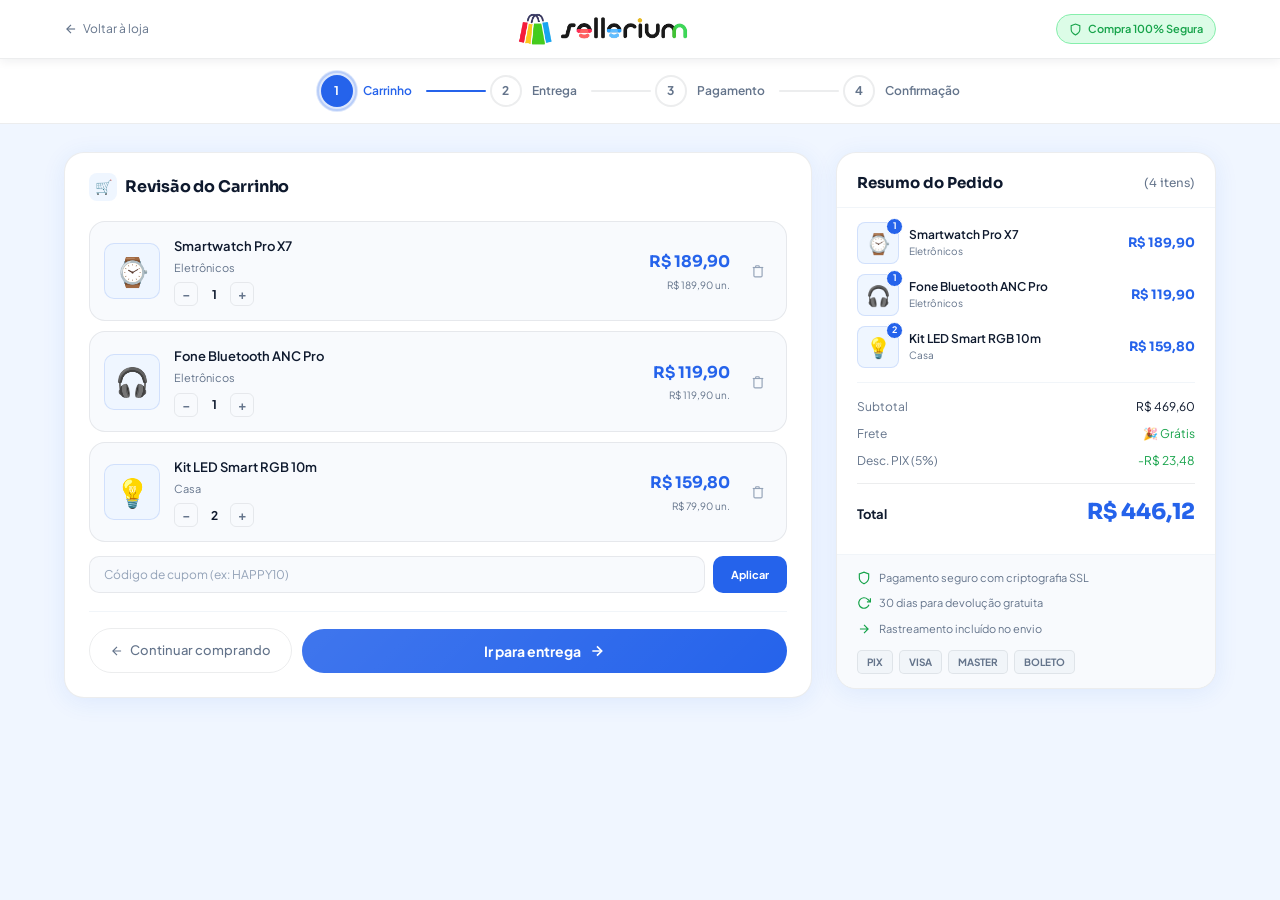
==== commit d86fa4aa: "Update index.html" ====
--- a/checkout/index.html
+++ b/checkout/index.html
@@ -56,7 +56,7 @@
       <div class="panel-body">
         <div class="cart-list" id="cartList"></div>
         <div class="coupon-row">
-          <input class="ci-inp" id="couponInp" type="text" placeholder="Código de cupom (ex: SAVE10)">
+          <input class="ci-inp" id="couponInp" type="text" placeholder="Código de cupom (ex: HAPPY10)">
           <button class="btn-apply" onclick="applyCoupon()">Aplicar</button>
         </div>
         <div class="coupon-feedback" id="couponFb"></div>
@@ -111,7 +111,7 @@
                 <option>SE</option><option>TO</option>
               </select>
             </div>
-            <div class="fgrp"><label>Destinatário</label><input class="finput" placeholder="Nome completo" value="Ana Carolina"></div>
+            <div class="fgrp"><label>Destinatário</label><input class="finput" placeholder="Nome completo" value=""></div>
           </div>
         </div>
         <!-- shipping -->
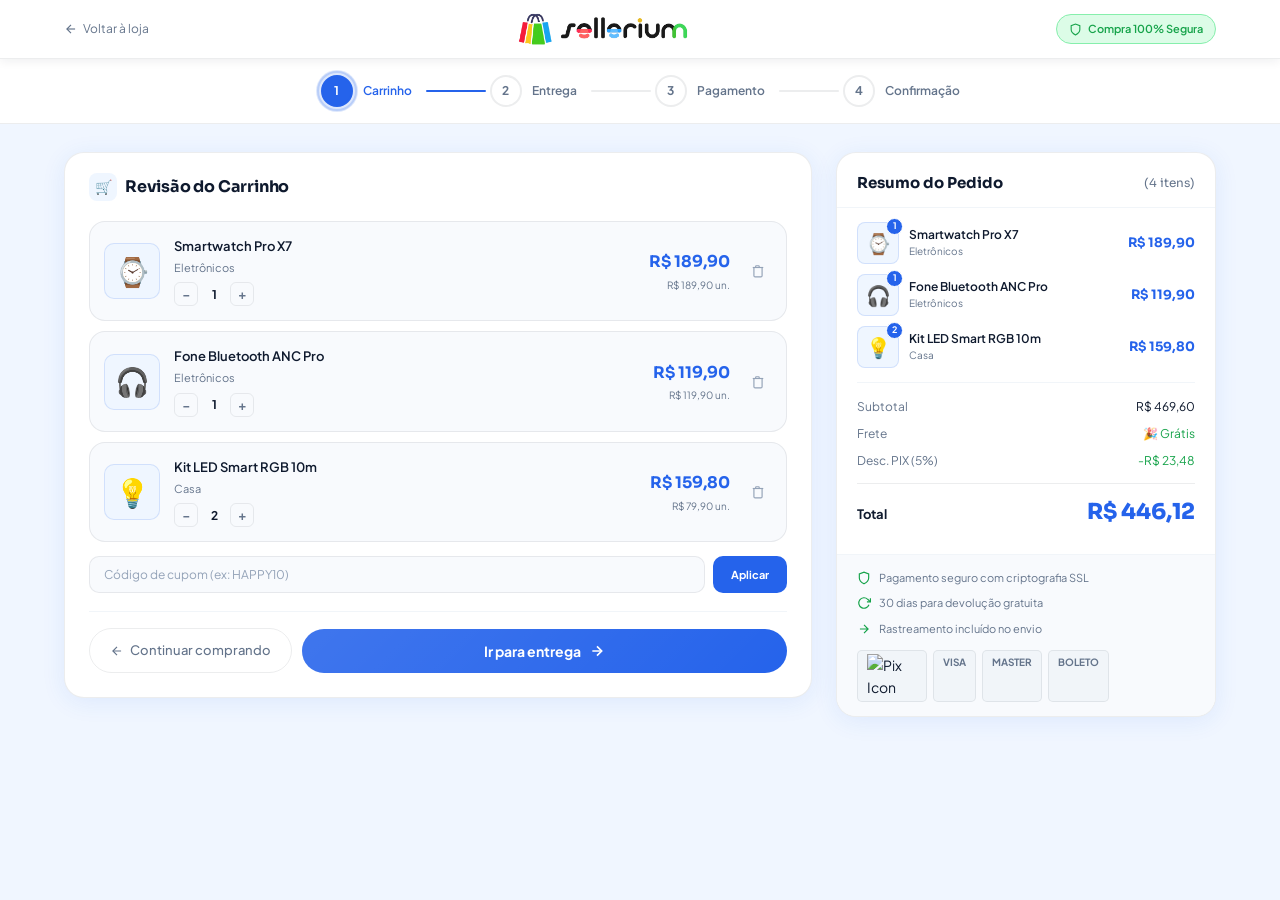
==== commit a384c6cc: "Update index.html" ====
--- a/checkout/index.html
+++ b/checkout/index.html
@@ -61,7 +61,7 @@
         </div>
         <div class="coupon-feedback" id="couponFb"></div>
         <div class="form-actions" style="margin-top:18px">
-          <a href="dropshop-store.html" class="btn-back"><svg viewBox="0 0 24 24"><line x1="19" y1="12" x2="5" y2="12"/><polyline points="12,19 5,12 12,5"/></svg>Continuar comprando</a>
+          <a href="../produtos" class="btn-back"><svg viewBox="0 0 24 24"><line x1="19" y1="12" x2="5" y2="12"/><polyline points="12,19 5,12 12,5"/></svg>Continuar comprando</a>
           <button class="btn-next" onclick="goStep(2)">Ir para entrega <svg viewBox="0 0 24 24"><line x1="5" y1="12" x2="19" y2="12"/><polyline points="12,5 19,12 12,19"/></svg></button>
         </div>
       </div>
@@ -322,7 +322,8 @@
         <div class="trust-row"><svg viewBox="0 0 24 24"><polyline points="23 4 23 10 17 10"/><path d="M20.49 15a9 9 0 1 1-2.12-9.36L23 10"/></svg>30 dias para devolução gratuita</div>
         <div class="trust-row"><svg viewBox="0 0 24 24"><path d="M5 12h14M12 5l7 7-7 7"/></svg>Rastreamento incluído no envio</div>
         <div style="display:flex;gap:6px;margin-top:4px">
-          <div style="background:#f1f5f9;border:1px solid var(--border2);border-radius:5px;padding:3px 9px;font-size:10px;font-weight:700;color:var(--muted)">PIX</div>
+          <div style="background:#f1f5f9;border:1px solid var(--border2);border-radius:5px;padding:3px 9px;">
+          <img src="./images/payico/pix.png" style="width: 50px; height: auto; display: block;" alt="Pix Icon"/></div>
           <div style="background:#f1f5f9;border:1px solid var(--border2);border-radius:5px;padding:3px 9px;font-size:10px;font-weight:700;color:var(--muted)">VISA</div>
           <div style="background:#f1f5f9;border:1px solid var(--border2);border-radius:5px;padding:3px 9px;font-size:10px;font-weight:700;color:var(--muted)">MASTER</div>
           <div style="background:#f1f5f9;border:1px solid var(--border2);border-radius:5px;padding:3px 9px;font-size:10px;font-weight:700;color:var(--muted)">BOLETO</div>
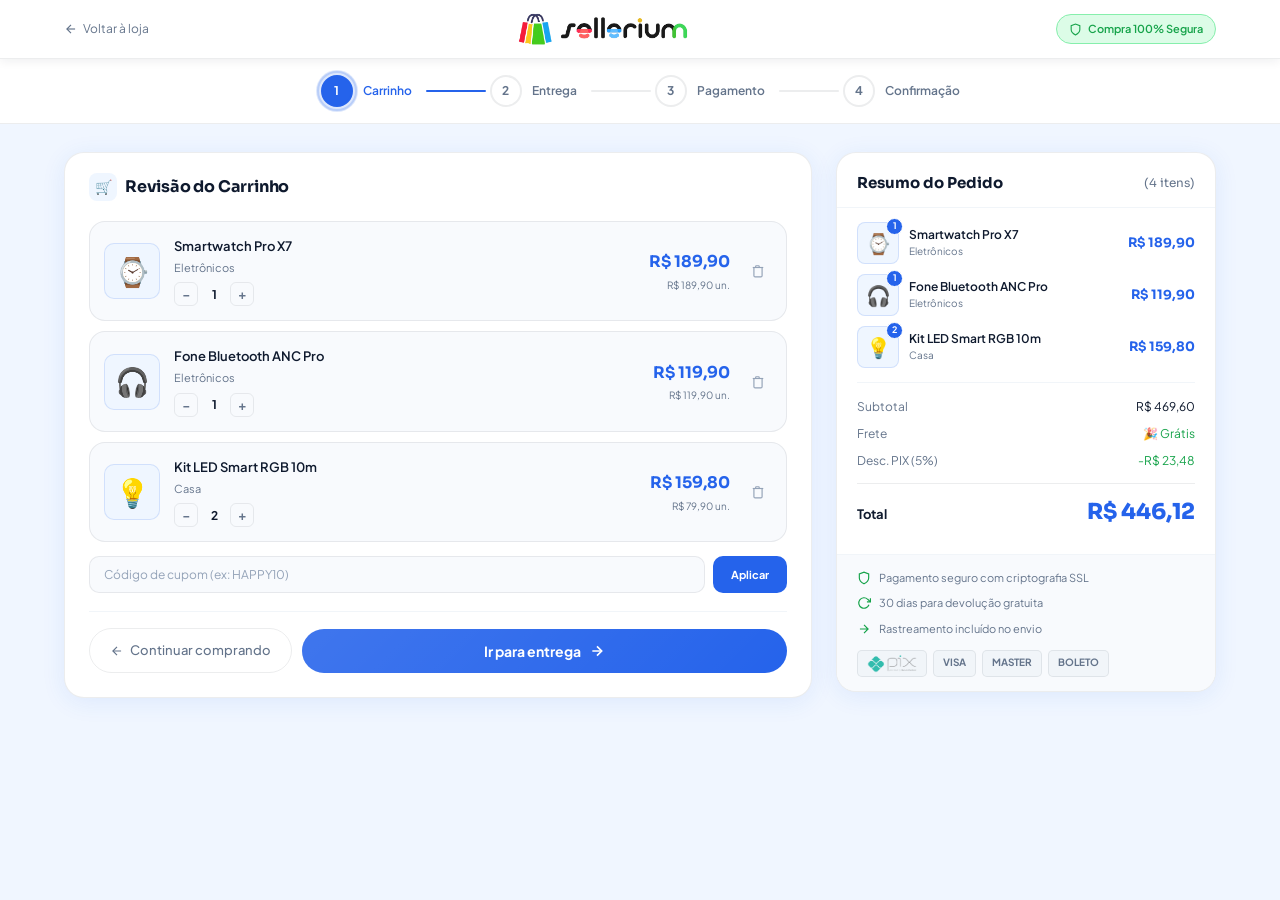
==== commit 5370a764: "Update index.html" ====
--- a/checkout/index.html
+++ b/checkout/index.html
@@ -323,7 +323,7 @@
         <div class="trust-row"><svg viewBox="0 0 24 24"><path d="M5 12h14M12 5l7 7-7 7"/></svg>Rastreamento incluído no envio</div>
         <div style="display:flex;gap:6px;margin-top:4px">
           <div style="background:#f1f5f9;border:1px solid var(--border2);border-radius:5px;padding:3px 9px;">
-          <img src="./images/payico/pix.png" style="width: 50px; height: auto; display: block;" alt="Pix Icon"/></div>
+          <img src="../images/payico/pix.png" style="width: 50px; height: auto; display: block;" alt="Pix Icon"/></div>
           <div style="background:#f1f5f9;border:1px solid var(--border2);border-radius:5px;padding:3px 9px;font-size:10px;font-weight:700;color:var(--muted)">VISA</div>
           <div style="background:#f1f5f9;border:1px solid var(--border2);border-radius:5px;padding:3px 9px;font-size:10px;font-weight:700;color:var(--muted)">MASTER</div>
           <div style="background:#f1f5f9;border:1px solid var(--border2);border-radius:5px;padding:3px 9px;font-size:10px;font-weight:700;color:var(--muted)">BOLETO</div>
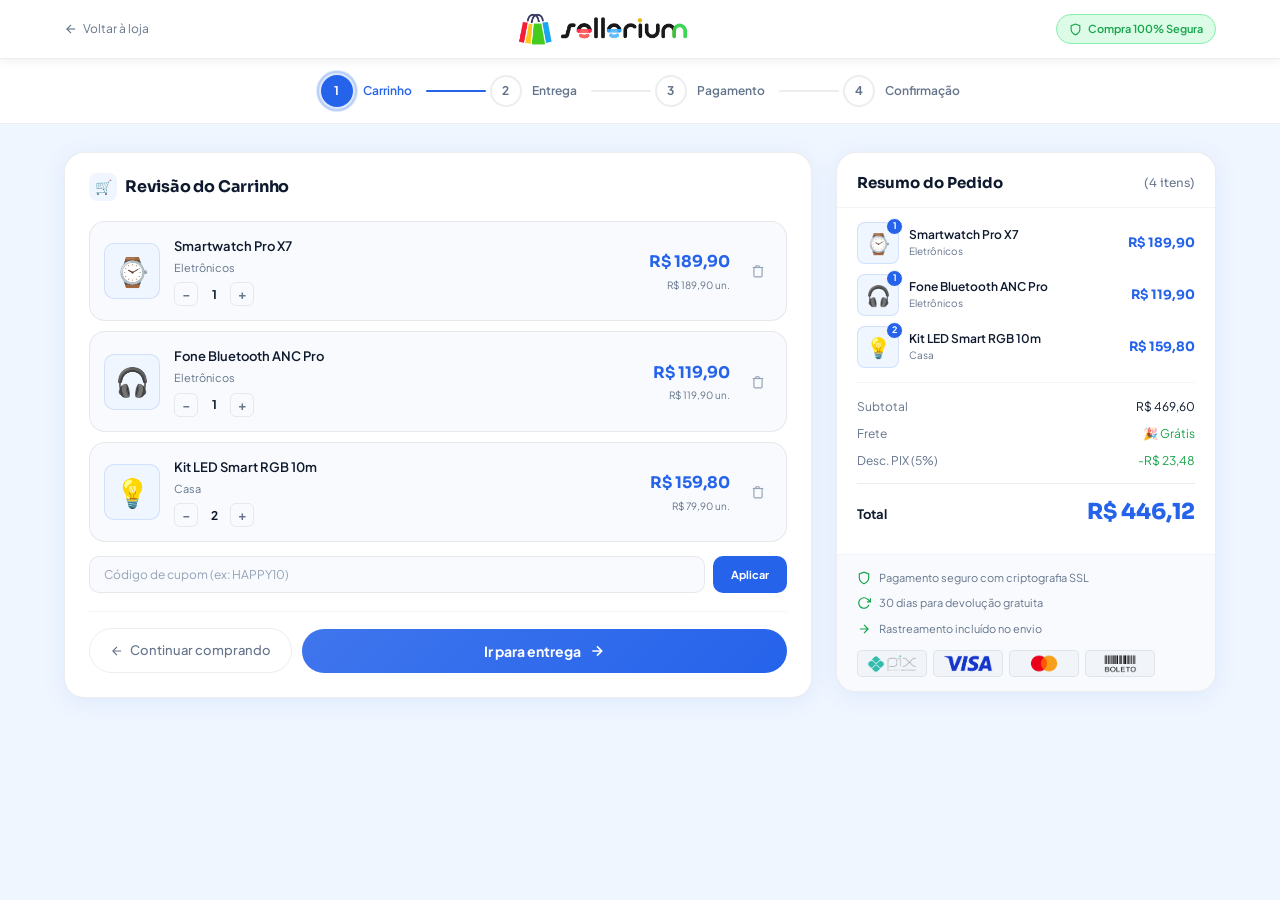
==== commit 7b1bf22d: "Update index.html" ====
--- a/checkout/index.html
+++ b/checkout/index.html
@@ -323,10 +323,13 @@
         <div class="trust-row"><svg viewBox="0 0 24 24"><path d="M5 12h14M12 5l7 7-7 7"/></svg>Rastreamento incluído no envio</div>
         <div style="display:flex;gap:6px;margin-top:4px">
           <div style="background:#f1f5f9;border:1px solid var(--border2);border-radius:5px;padding:3px 9px;">
-          <img src="../images/payico/pix.png" style="width: 50px; height: auto; display: block;" alt="Pix Icon"/></div>
-          <div style="background:#f1f5f9;border:1px solid var(--border2);border-radius:5px;padding:3px 9px;font-size:10px;font-weight:700;color:var(--muted)">VISA</div>
-          <div style="background:#f1f5f9;border:1px solid var(--border2);border-radius:5px;padding:3px 9px;font-size:10px;font-weight:700;color:var(--muted)">MASTER</div>
-          <div style="background:#f1f5f9;border:1px solid var(--border2);border-radius:5px;padding:3px 9px;font-size:10px;font-weight:700;color:var(--muted)">BOLETO</div>
+          <img src="../images/payico/pix.png" style="width: 50px; height: auto; display: block;" alt="Pix"/></div>
+          <div style="background:#f1f5f9;border:1px solid var(--border2);border-radius:5px;padding:3px 9px;font-size:10px;font-weight:700;color:var(--muted)">
+          <img src="../images/payico/visa.png" style="width: 50px; height: auto; display: block;" alt="Visa"/></div>
+          <div style="background:#f1f5f9;border:1px solid var(--border2);border-radius:5px;padding:3px 9px;font-size:10px;font-weight:700;color:var(--muted)">
+          <img src="../images/payico/master.png" style="width: 50px; height: auto; display: block;" alt="MasterCard"/></div>
+          <div style="background:#f1f5f9;border:1px solid var(--border2);border-radius:5px;padding:3px 9px;font-size:10px;font-weight:700;color:var(--muted)">
+          <img src="../images/payico/boleto.png" style="width: 50px; height: auto; display: block;" alt="Boleto"/></div>
         </div>
       </div>
     </div>
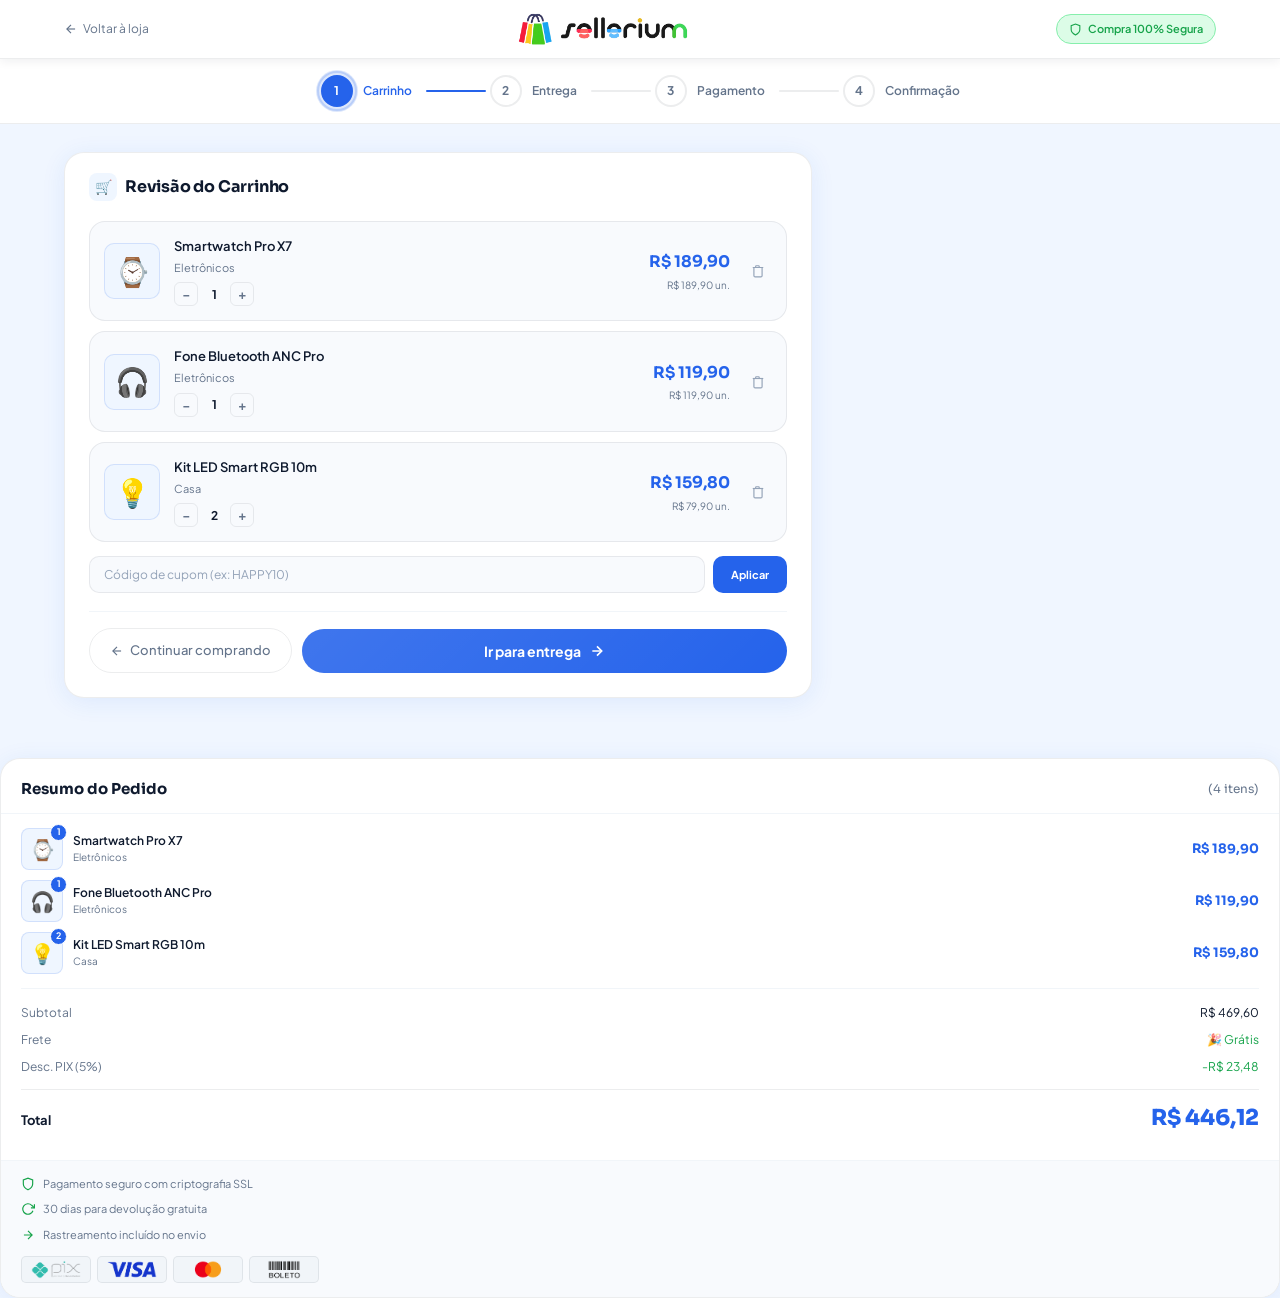
==== commit d32bfe02: "Update index.html" ====
--- a/checkout/index.html
+++ b/checkout/index.html
@@ -210,10 +210,14 @@
           <p style="font-size:11px;color:var(--light);text-align:center;margin-bottom:16px">Clique no cartão para visualizar o verso</p>
 
           <div class="card-brand-icons">
-            <div class="brand-ico on" id="bi-visa">VISA</div>
-            <div class="brand-ico" id="bi-master">MC</div>
+            <div class="brand-ico on" id="bi-visa">
+            <img src="../images/payico/visa.png" style="width: 50px; height: auto; display: block;" alt="Visa"/></div>
+            <div class="brand-ico" id="bi-master">
+            <img src="../images/payico/master.png" style="width: 50px; height: auto; display: block;" alt="Mastercard"/></div>
             <div class="brand-ico" id="bi-amex">AMEX</div>
-            <div class="brand-ico" id="bi-elo">ELO</div>
+            <img src="../images/payico/pix.png" style="width: 50px; height: auto; display: block;" alt="Pix Icon"/></div>
+            <div class="brand-ico" id="bi-elo">
+            <img src="../images/payico/elo.png" style="width: 50px; height: auto; display: block;" alt="Elo"/></div>
           </div>
 
           <div class="card-form-fields">
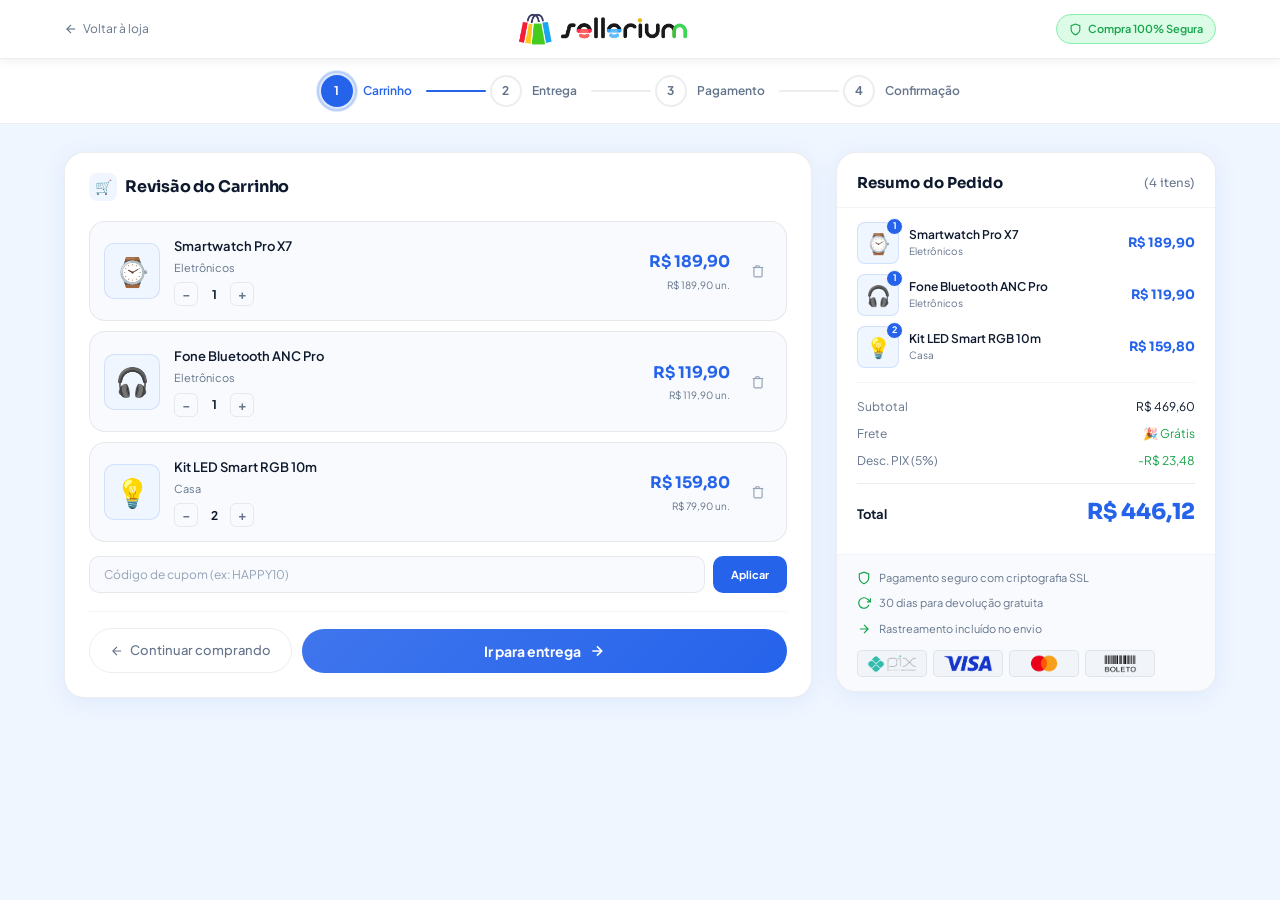
==== commit 67b898bc: "Update index.html" ====
--- a/checkout/index.html
+++ b/checkout/index.html
@@ -215,7 +215,6 @@
             <div class="brand-ico" id="bi-master">
             <img src="../images/payico/master.png" style="width: 50px; height: auto; display: block;" alt="Mastercard"/></div>
             <div class="brand-ico" id="bi-amex">AMEX</div>
-            <img src="../images/payico/pix.png" style="width: 50px; height: auto; display: block;" alt="Pix Icon"/></div>
             <div class="brand-ico" id="bi-elo">
             <img src="../images/payico/elo.png" style="width: 50px; height: auto; display: block;" alt="Elo"/></div>
           </div>
